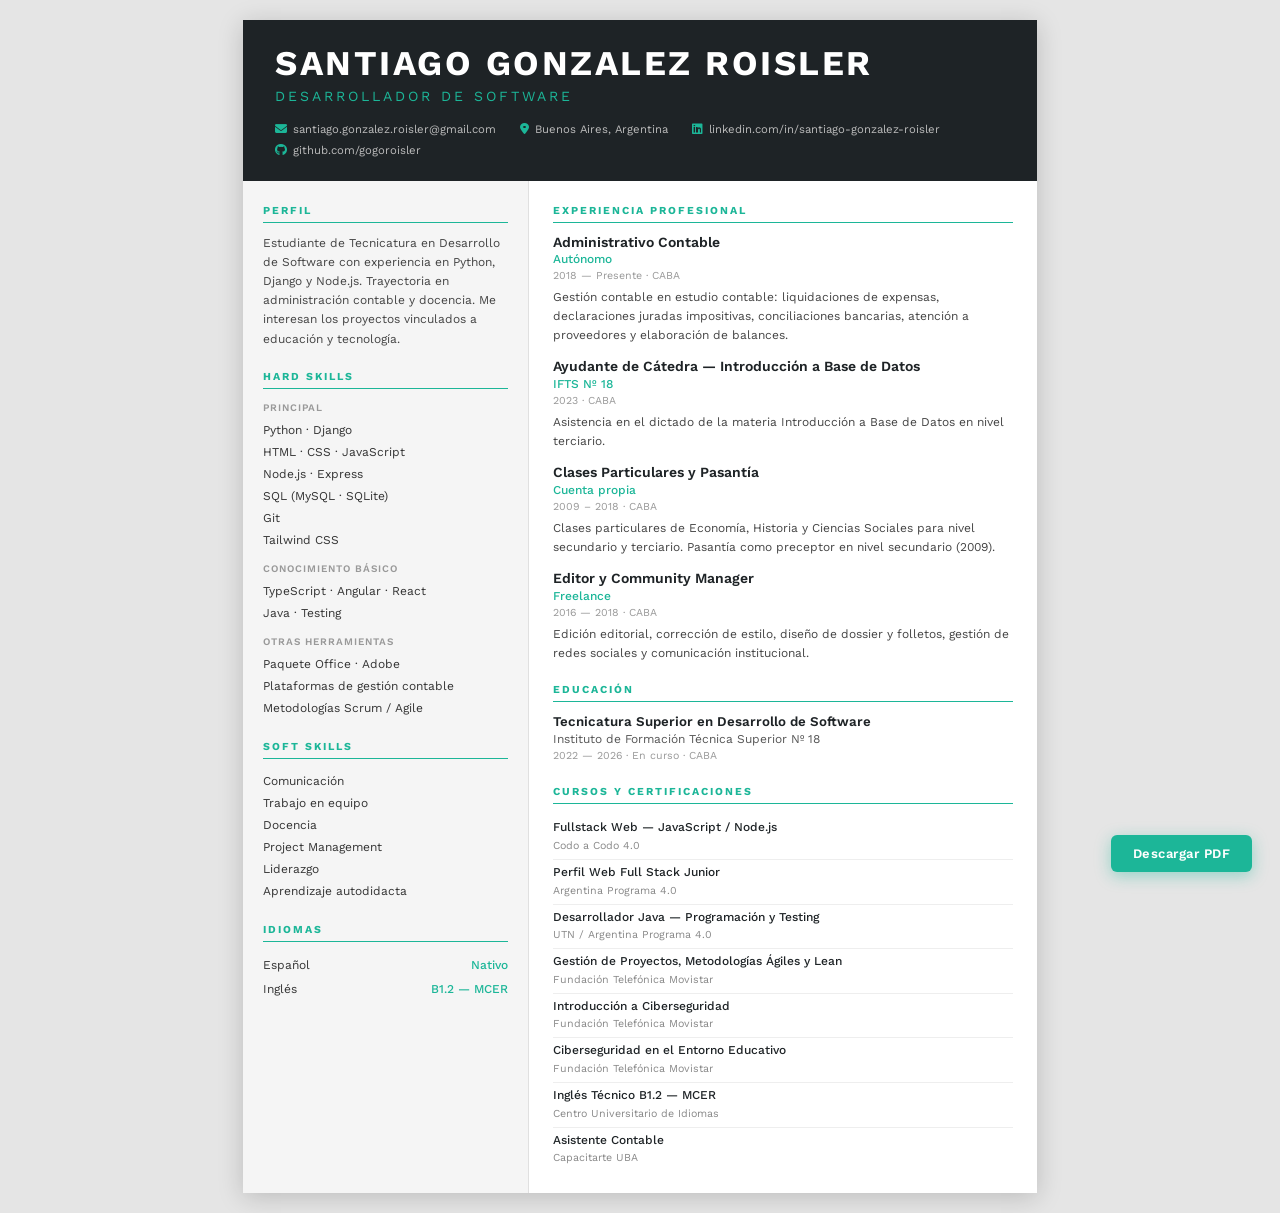
==== cv.html @ 8a13ce5e "Agrega cv.html y actualiza sección de descarga de CV - Crea cv.html con estilos de impresión para ex" ====
<!DOCTYPE html>
<html lang="es">
<head>
    <meta charset="UTF-8">
    <meta name="viewport" content="width=device-width, initial-scale=1.0">
    <title>CV — Santiago Gonzalez Roisler</title>
    <link rel="preconnect" href="https://fonts.googleapis.com">
    <link href="https://fonts.googleapis.com/css2?family=Work+Sans:wght@300;400;500;600;700&display=swap" rel="stylesheet">
    <link rel="stylesheet" href="https://cdnjs.cloudflare.com/ajax/libs/font-awesome/6.1.2/css/all.min.css">
    <style>
        * { margin: 0; padding: 0; box-sizing: border-box; }

        body {
            font-family: 'Work Sans', sans-serif;
            font-size: 10pt;
            color: #1e2326;
            background: #e5e5e5;
            line-height: 1.5;
        }

        .page {
            width: 210mm;
            min-height: 297mm;
            margin: 20px auto;
            background: #fff;
            display: flex;
            flex-direction: column;
            box-shadow: 0 4px 24px rgba(0,0,0,.18);
        }

        /* ---- HEADER ---- */
        .cv-header {
            background: #1e2326;
            color: #fff;
            padding: 26px 32px 22px;
        }

        .cv-header h1 {
            font-size: 26pt;
            font-weight: 700;
            letter-spacing: 2.5px;
            line-height: 1;
        }

        .cv-header .subtitle {
            color: #1CB698;
            font-size: 10.5pt;
            font-weight: 400;
            letter-spacing: 3px;
            text-transform: uppercase;
            margin-top: 5px;
        }

        .cv-header .contacts {
            display: flex;
            flex-wrap: wrap;
            column-gap: 24px;
            row-gap: 4px;
            margin-top: 14px;
            font-size: 8.5pt;
            color: #bbb;
        }

        .cv-header .contacts span {
            display: flex;
            align-items: center;
            gap: 6px;
        }

        .cv-header .contacts span i {
            color: #1CB698;
            font-size: 9pt;
        }

        /* ---- BODY ---- */
        .cv-body {
            display: flex;
            flex: 1;
        }

        /* ---- LEFT ---- */
        .cv-left {
            width: 36%;
            background: #f5f5f5;
            padding: 22px 20px;
            border-right: 1px solid #e0e0e0;
        }

        /* ---- RIGHT ---- */
        .cv-right {
            width: 64%;
            padding: 22px 24px;
        }

        /* ---- SECTION TITLE ---- */
        h2 {
            font-size: 8pt;
            font-weight: 700;
            letter-spacing: 2px;
            text-transform: uppercase;
            color: #1CB698;
            border-bottom: 1.5px solid #1CB698;
            padding-bottom: 3px;
            margin-bottom: 11px;
            margin-top: 20px;
        }

        h2:first-child { margin-top: 0; }

        /* ---- PERFIL ---- */
        .perfil {
            font-size: 9pt;
            color: #444;
            line-height: 1.6;
        }

        /* ---- SKILLS ---- */
        .skill-group { margin-bottom: 10px; }

        .skill-group .group-label {
            font-size: 7.5pt;
            font-weight: 600;
            color: #999;
            text-transform: uppercase;
            letter-spacing: 1px;
            display: block;
            margin-bottom: 4px;
        }

        .skill-row {
            font-size: 9pt;
            color: #333;
            padding: 2px 0;
        }

        /* ---- IDIOMAS ---- */
        .lang-row {
            display: flex;
            justify-content: space-between;
            font-size: 9pt;
            padding: 3px 0;
            color: #333;
        }

        .lang-row .level { color: #1CB698; font-weight: 500; }

        /* ---- EXPERIENCIA ---- */
        .exp-item { margin-bottom: 14px; }

        .exp-item h3 {
            font-size: 10.5pt;
            font-weight: 600;
            color: #1e2326;
            line-height: 1.2;
        }

        .exp-item .company {
            font-size: 9pt;
            color: #1CB698;
            font-weight: 500;
        }

        .exp-item .date {
            font-size: 8pt;
            color: #999;
            margin-bottom: 4px;
        }

        .exp-item p {
            font-size: 9pt;
            color: #444;
            line-height: 1.55;
        }

        /* ---- EDUCACIÓN ---- */
        .edu-item { margin-bottom: 14px; }

        .edu-item h3 {
            font-size: 10pt;
            font-weight: 600;
            color: #1e2326;
            line-height: 1.3;
        }

        .edu-item .inst {
            font-size: 9pt;
            color: #555;
        }

        .edu-item .date {
            font-size: 8pt;
            color: #999;
        }

        /* ---- CURSOS ---- */
        .cursos-list {
            list-style: none;
            padding: 0;
        }

        .cursos-list li {
            padding: 5px 0;
            border-bottom: 1px solid #eee;
            font-size: 9pt;
        }

        .cursos-list li:last-child { border-bottom: none; }

        .cursos-list li strong {
            display: block;
            font-weight: 500;
            color: #1e2326;
            line-height: 1.3;
        }

        .cursos-list li span {
            color: #888;
            font-size: 8pt;
        }

        /* ---- PRINT BUTTON ---- */
        .print-btn {
            position: fixed;
            bottom: 28px;
            right: 28px;
            background: #1CB698;
            color: #fff;
            border: none;
            padding: 11px 22px;
            font-family: 'Work Sans', sans-serif;
            font-size: 13px;
            font-weight: 600;
            cursor: pointer;
            border-radius: 6px;
            letter-spacing: .5px;
            box-shadow: 0 4px 16px rgba(28,182,152,.4);
            transition: background .2s;
        }

        .print-btn:hover { background: #17a589; }

        /* ---- PRINT ---- */
        @media print {
            @page { size: A4; margin: 0; }

            body { background: #fff; }

            .page {
                width: 100%;
                margin: 0;
                box-shadow: none;
            }

            .print-btn { display: none; }

            .cv-header,
            .cv-left {
                print-color-adjust: exact;
                -webkit-print-color-adjust: exact;
            }

            h2 {
                print-color-adjust: exact;
                -webkit-print-color-adjust: exact;
            }
        }
    </style>
</head>
<body>

<button class="print-btn" onclick="window.print()">Descargar PDF</button>

<div class="page">

    <!-- HEADER -->
    <div class="cv-header">
        <h1>SANTIAGO GONZALEZ ROISLER</h1>
        <div class="subtitle">Desarrollador de Software</div>
        <div class="contacts">
            <span><i class="fa-solid fa-envelope"></i> santiago.gonzalez.roisler@gmail.com</span>
            <span><i class="fa-solid fa-location-dot"></i> Buenos Aires, Argentina</span>
            <span><i class="fa-brands fa-linkedin"></i> linkedin.com/in/santiago-gonzalez-roisler</span>
            <span><i class="fa-brands fa-github"></i> github.com/gogoroisler</span>
        </div>
    </div>

    <!-- BODY -->
    <div class="cv-body">

        <!-- LEFT -->
        <div class="cv-left">

            <h2>Perfil</h2>
            <p class="perfil">Estudiante de Tecnicatura en Desarrollo de Software con experiencia en Python, Django y Node.js. Trayectoria en administración contable y docencia. Me interesan los proyectos vinculados a educación y tecnología.</p>

            <h2>Hard Skills</h2>

            <div class="skill-group">
                <span class="group-label">Principal</span>
                <div class="skill-row">Python · Django</div>
                <div class="skill-row">HTML · CSS · JavaScript</div>
                <div class="skill-row">Node.js · Express</div>
                <div class="skill-row">SQL (MySQL · SQLite)</div>
                <div class="skill-row">Git</div>
                <div class="skill-row">Tailwind CSS</div>
            </div>

            <div class="skill-group">
                <span class="group-label">Conocimiento básico</span>
                <div class="skill-row">TypeScript · Angular · React</div>
                <div class="skill-row">Java · Testing</div>
            </div>

            <div class="skill-group">
                <span class="group-label">Otras herramientas</span>
                <div class="skill-row">Paquete Office · Adobe</div>
                <div class="skill-row">Plataformas de gestión contable</div>
                <div class="skill-row">Metodologías Scrum / Agile</div>
            </div>

            <h2>Soft Skills</h2>
            <div class="skill-row">Comunicación</div>
            <div class="skill-row">Trabajo en equipo</div>
            <div class="skill-row">Docencia</div>
            <div class="skill-row">Project Management</div>
            <div class="skill-row">Liderazgo</div>
            <div class="skill-row">Aprendizaje autodidacta</div>

            <h2>Idiomas</h2>
            <div class="lang-row"><span>Español</span><span class="level">Nativo</span></div>
            <div class="lang-row"><span>Inglés</span><span class="level">B1.2 — MCER</span></div>

        </div>

        <!-- RIGHT -->
        <div class="cv-right">

            <h2>Experiencia Profesional</h2>

            <div class="exp-item">
                <h3>Administrativo Contable</h3>
                <div class="company">Autónomo</div>
                <div class="date">2018 — Presente · CABA</div>
                <p>Gestión contable en estudio contable: liquidaciones de expensas, declaraciones juradas impositivas, conciliaciones bancarias, atención a proveedores y elaboración de balances.</p>
            </div>

            <div class="exp-item">
                <h3>Ayudante de Cátedra — Introducción a Base de Datos</h3>
                <div class="company">IFTS Nº 18</div>
                <div class="date">2023 · CABA</div>
                <p>Asistencia en el dictado de la materia Introducción a Base de Datos en nivel terciario.</p>
            </div>

            <div class="exp-item">
                <h3>Clases Particulares y Pasantía</h3>
                <div class="company">Cuenta propia</div>
                <div class="date">2009 – 2018 · CABA</div>
                <p>Clases particulares de Economía, Historia y Ciencias Sociales para nivel secundario y terciario. Pasantía como preceptor en nivel secundario (2009).</p>
            </div>

            <div class="exp-item">
                <h3>Editor y Community Manager</h3>
                <div class="company">Freelance</div>
                <div class="date">2016 — 2018 · CABA</div>
                <p>Edición editorial, corrección de estilo, diseño de dossier y folletos, gestión de redes sociales y comunicación institucional.</p>
            </div>

            <h2>Educación</h2>

            <div class="edu-item">
                <h3>Tecnicatura Superior en Desarrollo de Software</h3>
                <div class="inst">Instituto de Formación Técnica Superior Nº 18</div>
                <div class="date">2022 — 2026 · En curso · CABA</div>
            </div>

            <h2>Cursos y Certificaciones</h2>

            <ul class="cursos-list">
                <li>
                    <strong>Fullstack Web — JavaScript / Node.js</strong>
                    <span>Codo a Codo 4.0</span>
                </li>
                <li>
                    <strong>Perfil Web Full Stack Junior</strong>
                    <span>Argentina Programa 4.0</span>
                </li>
                <li>
                    <strong>Desarrollador Java — Programación y Testing</strong>
                    <span>UTN / Argentina Programa 4.0</span>
                </li>
                <li>
                    <strong>Gestión de Proyectos, Metodologías Ágiles y Lean</strong>
                    <span>Fundación Telefónica Movistar</span>
                </li>
                <li>
                    <strong>Introducción a Ciberseguridad</strong>
                    <span>Fundación Telefónica Movistar</span>
                </li>
                <li>
                    <strong>Ciberseguridad en el Entorno Educativo</strong>
                    <span>Fundación Telefónica Movistar</span>
                </li>
                <li>
                    <strong>Inglés Técnico B1.2 — MCER</strong>
                    <span>Centro Universitario de Idiomas</span>
                </li>
                <li>
                    <strong>Asistente Contable</strong>
                    <span>Capacitarte UBA</span>
                </li>
            </ul>

        </div>
    </div>
</div>

</body>
</html>
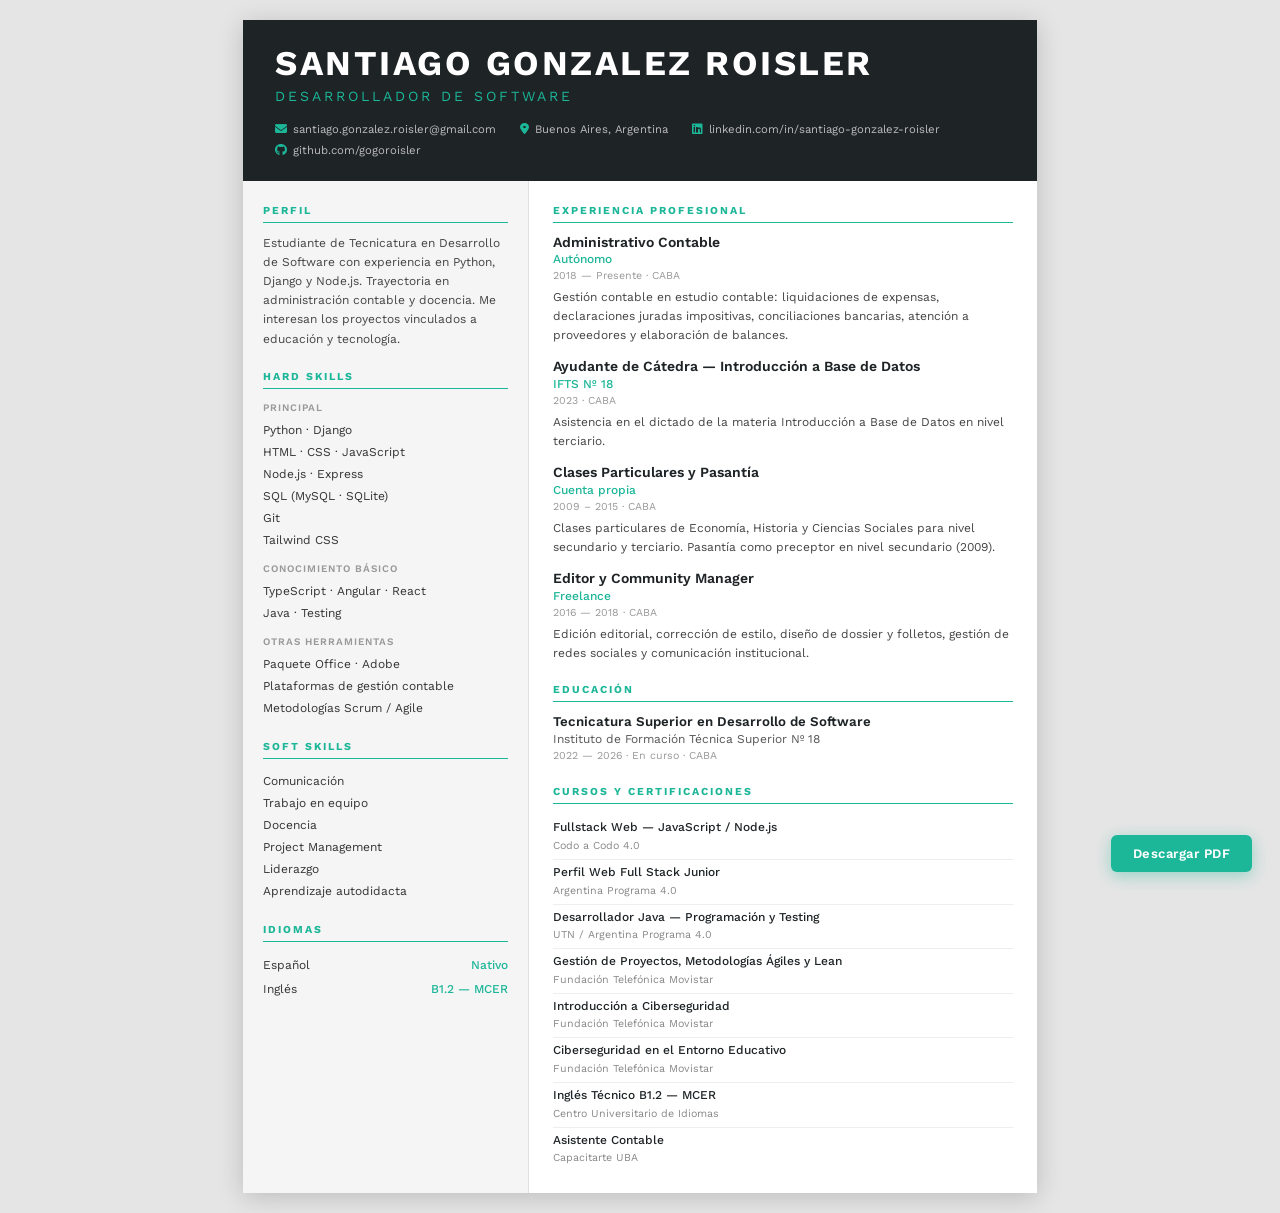
==== commit 3b65dc5b: "Corrige fechas y contenido de experiencia docente - Clases Particulares y Pasantía: fecha corregida " ====
--- a/cv.html
+++ b/cv.html
@@ -354,7 +354,7 @@
             <div class="exp-item">
                 <h3>Clases Particulares y Pasantía</h3>
                 <div class="company">Cuenta propia</div>
-                <div class="date">2009 – 2018 · CABA</div>
+                <div class="date">2009 – 2015 · CABA</div>
                 <p>Clases particulares de Economía, Historia y Ciencias Sociales para nivel secundario y terciario. Pasantía como preceptor en nivel secundario (2009).</p>
             </div>
 
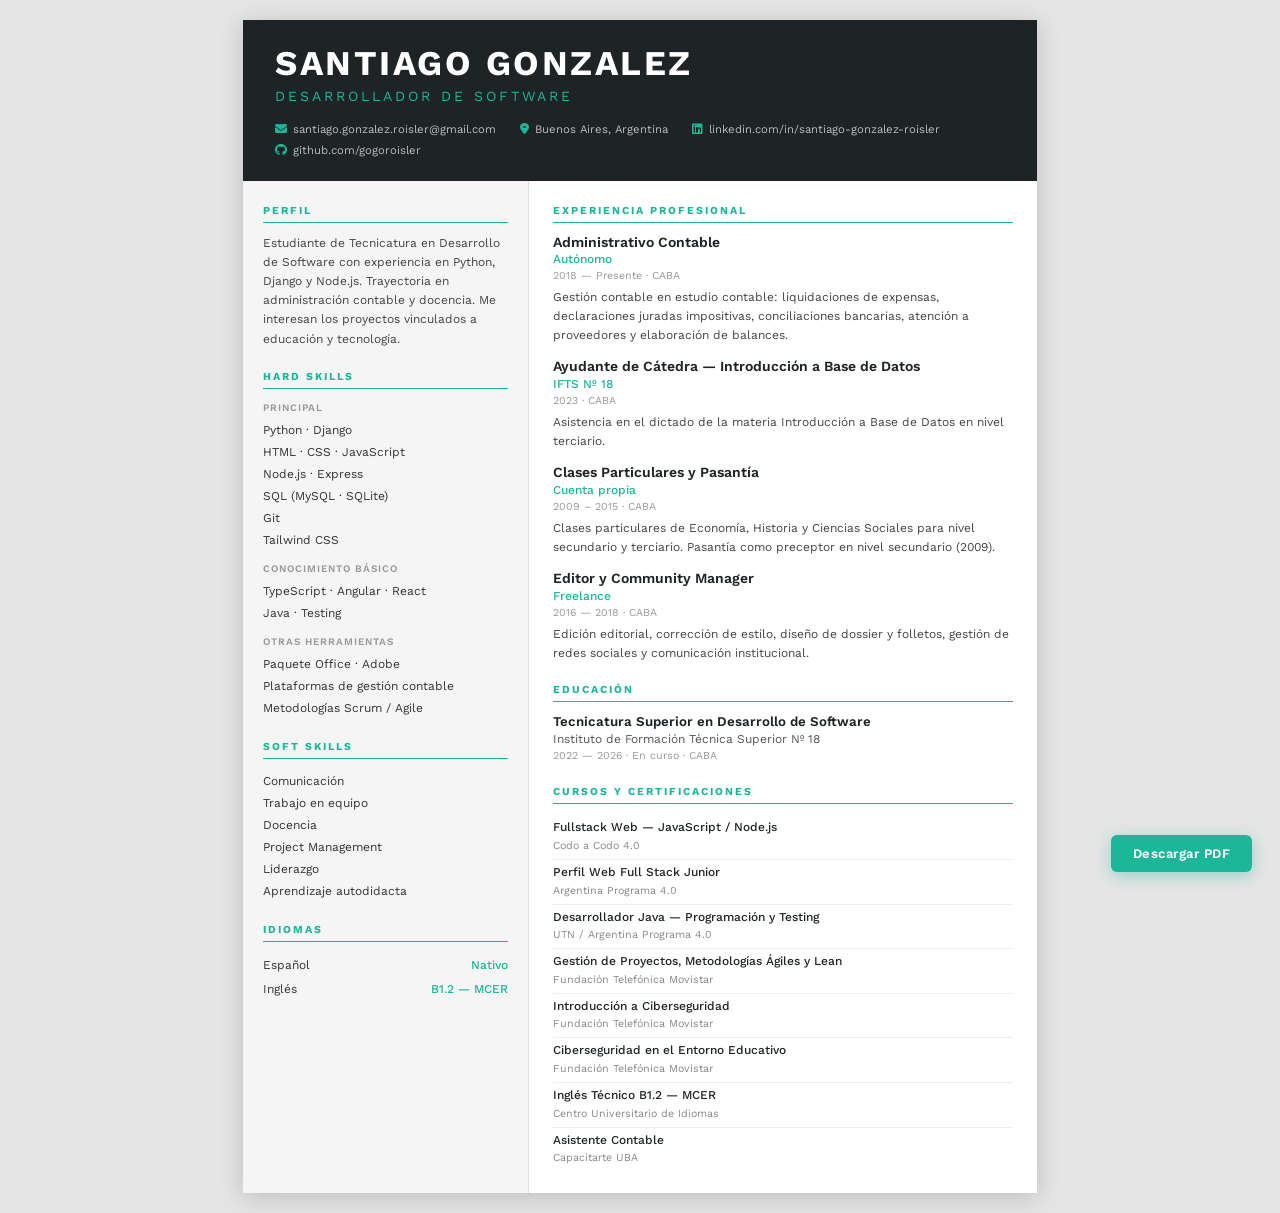
==== commit ca2554eb: "Actualiza nombre, card Series TV y link de repositorio - Nombre simplificado a Santiago Gonzalez en " ====
--- a/cv.html
+++ b/cv.html
@@ -3,7 +3,7 @@
 <head>
     <meta charset="UTF-8">
     <meta name="viewport" content="width=device-width, initial-scale=1.0">
-    <title>CV — Santiago Gonzalez Roisler</title>
+    <title>CV — Santiago Gonzalez</title>
     <link rel="preconnect" href="https://fonts.googleapis.com">
     <link href="https://fonts.googleapis.com/css2?family=Work+Sans:wght@300;400;500;600;700&display=swap" rel="stylesheet">
     <link rel="stylesheet" href="https://cdnjs.cloudflare.com/ajax/libs/font-awesome/6.1.2/css/all.min.css">
@@ -274,7 +274,7 @@
 
     <!-- HEADER -->
     <div class="cv-header">
-        <h1>SANTIAGO GONZALEZ ROISLER</h1>
+        <h1>SANTIAGO GONZALEZ</h1>
         <div class="subtitle">Desarrollador de Software</div>
         <div class="contacts">
             <span><i class="fa-solid fa-envelope"></i> santiago.gonzalez.roisler@gmail.com</span>
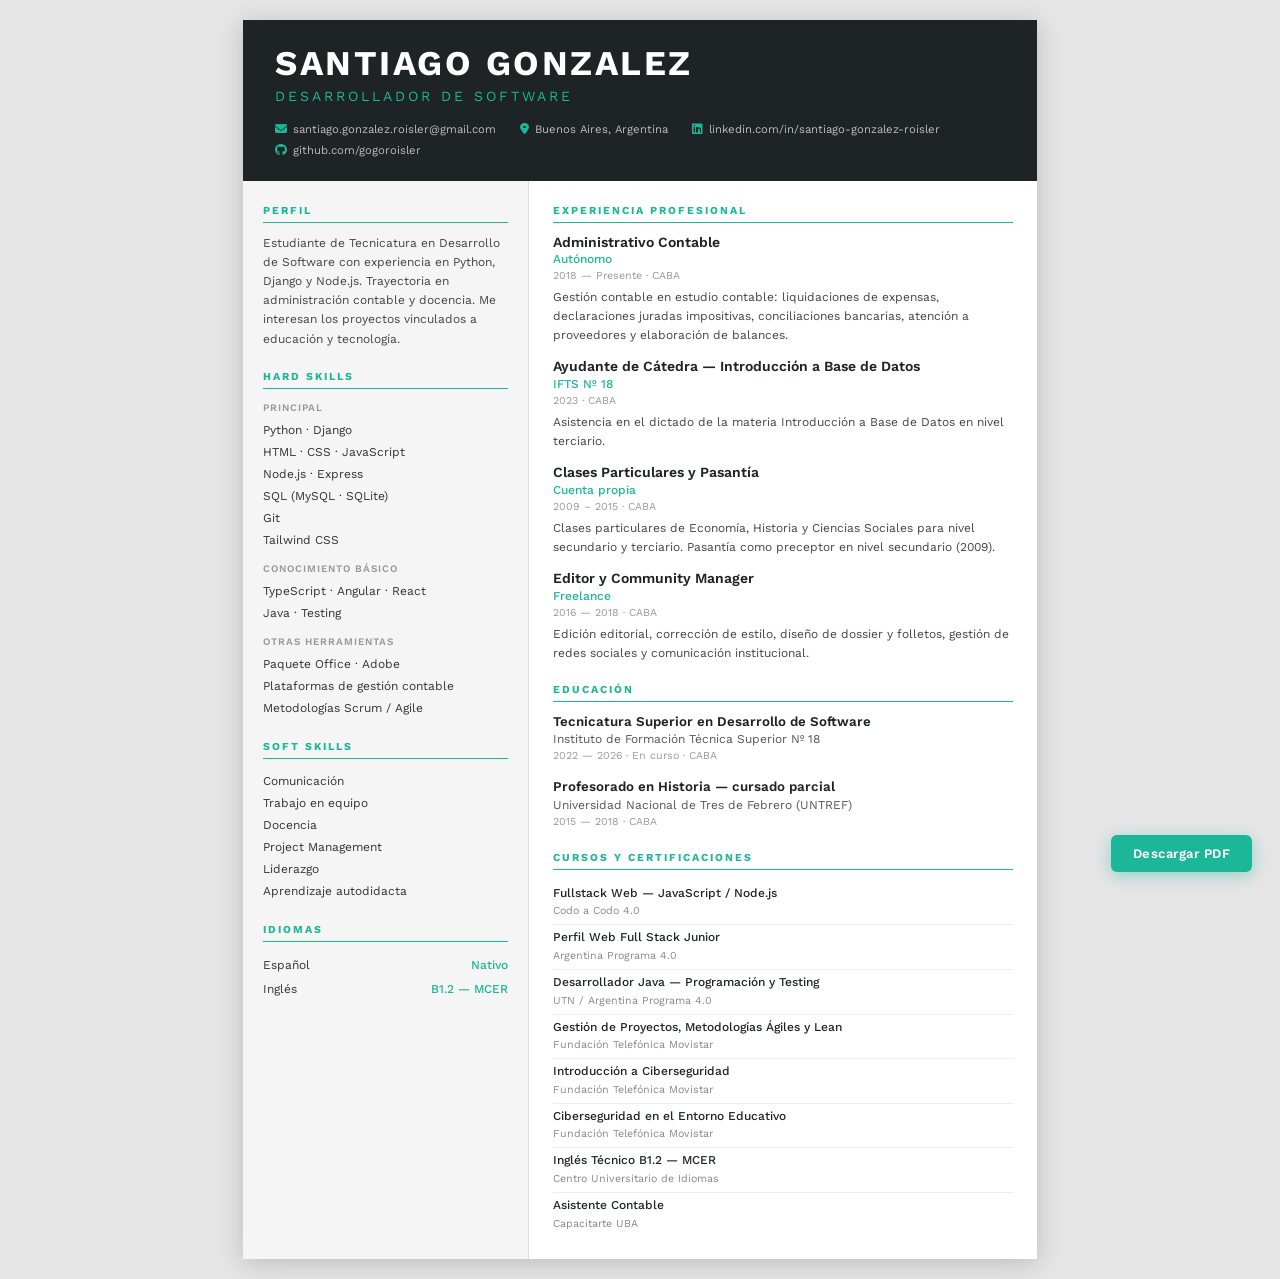
==== commit 52228c5b: "Agrega Profesorado en Historia (UNTREF) en sección Educación Co-Authored-By: Claude Sonnet 4.6 <nore" ====
--- a/cv.html
+++ b/cv.html
@@ -6,7 +6,7 @@
     <title>CV — Santiago Gonzalez</title>
     <link rel="preconnect" href="https://fonts.googleapis.com">
     <link href="https://fonts.googleapis.com/css2?family=Work+Sans:wght@300;400;500;600;700&display=swap" rel="stylesheet">
-    <link rel="stylesheet" href="https://cdnjs.cloudflare.com/ajax/libs/font-awesome/6.1.2/css/all.min.css">
+    <link rel="stylesheet" href="https://cdnjs.cloudflare.com/ajax/libs/font-awesome/6.1.2/css/all.min.css" integrity="sha512-1sCRPdkRXhBV2PBLUdRb4tMg1w2YPf37qatUFeS7zlBy7jJI8Lf4VHwWfZZfpXtYSLy85pkm9GaYVYMfw5BC1A==" crossorigin="anonymous" referrerpolicy="no-referrer" />
     <style>
         * { margin: 0; padding: 0; box-sizing: border-box; }
 
@@ -373,6 +373,12 @@
                 <div class="date">2022 — 2026 · En curso · CABA</div>
             </div>
 
+            <div class="edu-item">
+                <h3>Profesorado en Historia — cursado parcial</h3>
+                <div class="inst">Universidad Nacional de Tres de Febrero (UNTREF)</div>
+                <div class="date">2015 — 2018 · CABA</div>
+            </div>
+
             <h2>Cursos y Certificaciones</h2>
 
             <ul class="cursos-list">
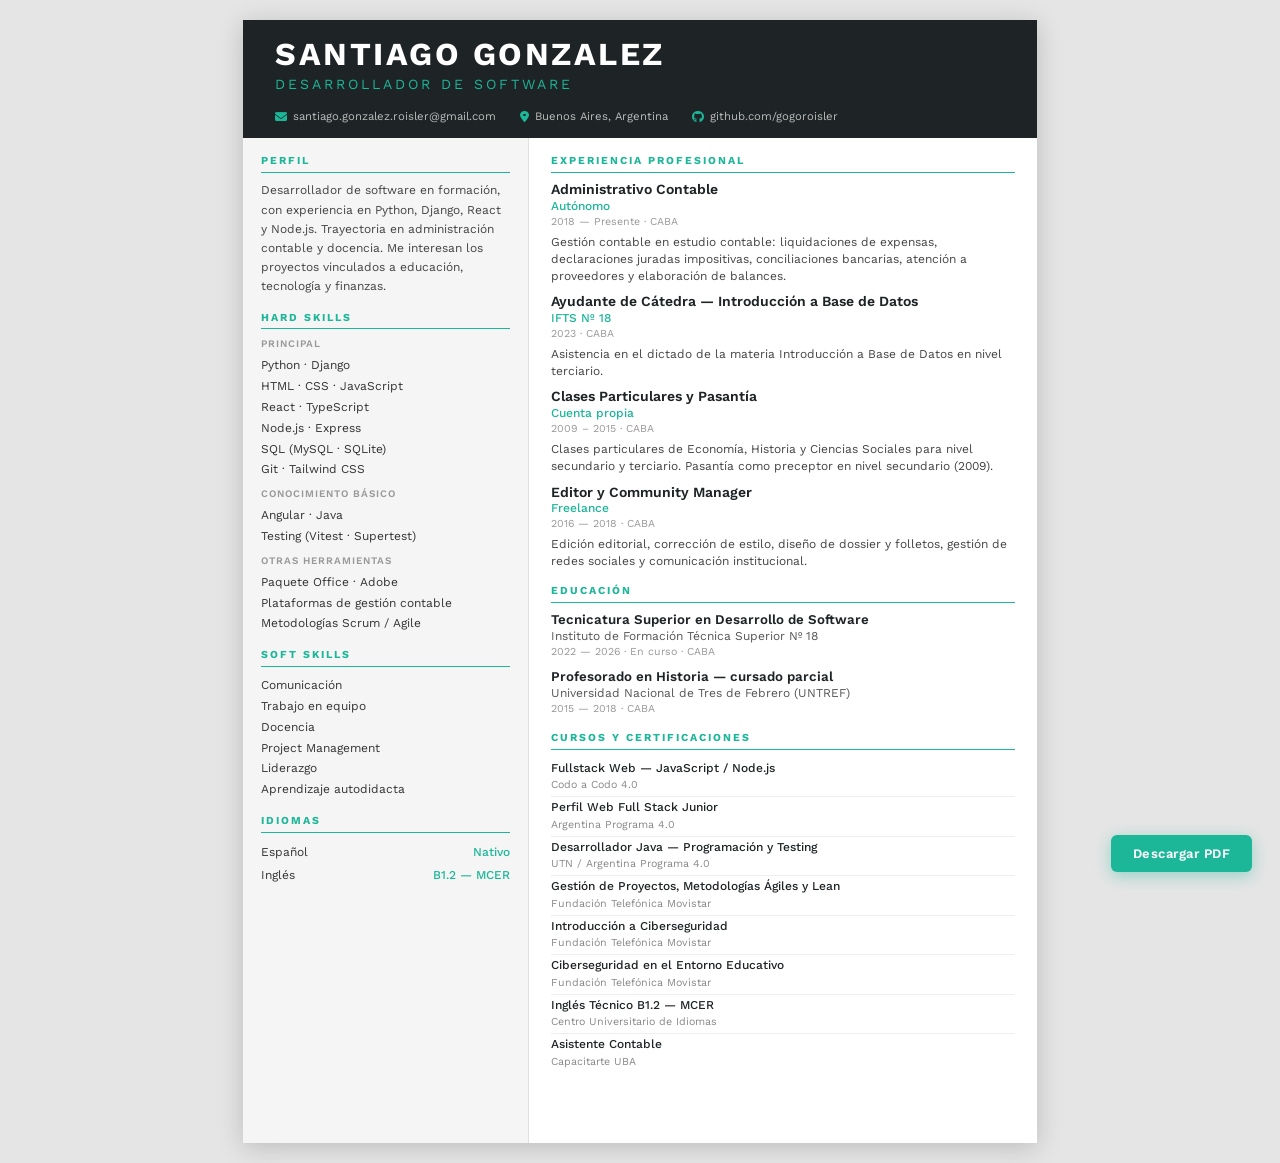
==== commit b526587a: "Ajusta CV: página única, saca LinkedIn, actualiza perfil y skills - Reduce márgenes y padding para e" ====
--- a/cv.html
+++ b/cv.html
@@ -12,10 +12,10 @@
 
         body {
             font-family: 'Work Sans', sans-serif;
-            font-size: 10pt;
+            font-size: 9.5pt;
             color: #1e2326;
             background: #e5e5e5;
-            line-height: 1.5;
+            line-height: 1.4;
         }
 
         .page {
@@ -32,11 +32,11 @@
         .cv-header {
             background: #1e2326;
             color: #fff;
-            padding: 26px 32px 22px;
+            padding: 18px 32px 14px;
         }
 
         .cv-header h1 {
-            font-size: 26pt;
+            font-size: 24pt;
             font-weight: 700;
             letter-spacing: 2.5px;
             line-height: 1;
@@ -82,14 +82,14 @@
         .cv-left {
             width: 36%;
             background: #f5f5f5;
-            padding: 22px 20px;
+            padding: 16px 18px;
             border-right: 1px solid #e0e0e0;
         }
 
         /* ---- RIGHT ---- */
         .cv-right {
             width: 64%;
-            padding: 22px 24px;
+            padding: 16px 22px;
         }
 
         /* ---- SECTION TITLE ---- */
@@ -101,8 +101,8 @@
             color: #1CB698;
             border-bottom: 1.5px solid #1CB698;
             padding-bottom: 3px;
-            margin-bottom: 11px;
-            margin-top: 20px;
+            margin-bottom: 8px;
+            margin-top: 14px;
         }
 
         h2:first-child { margin-top: 0; }
@@ -115,7 +115,7 @@
         }
 
         /* ---- SKILLS ---- */
-        .skill-group { margin-bottom: 10px; }
+        .skill-group { margin-bottom: 7px; }
 
         .skill-group .group-label {
             font-size: 7.5pt;
@@ -145,7 +145,7 @@
         .lang-row .level { color: #1CB698; font-weight: 500; }
 
         /* ---- EXPERIENCIA ---- */
-        .exp-item { margin-bottom: 14px; }
+        .exp-item { margin-bottom: 9px; }
 
         .exp-item h3 {
             font-size: 10.5pt;
@@ -169,11 +169,11 @@
         .exp-item p {
             font-size: 9pt;
             color: #444;
-            line-height: 1.55;
+            line-height: 1.4;
         }
 
         /* ---- EDUCACIÓN ---- */
-        .edu-item { margin-bottom: 14px; }
+        .edu-item { margin-bottom: 8px; }
 
         .edu-item h3 {
             font-size: 10pt;
@@ -199,7 +199,7 @@
         }
 
         .cursos-list li {
-            padding: 5px 0;
+            padding: 3px 0;
             border-bottom: 1px solid #eee;
             font-size: 9pt;
         }
@@ -279,7 +279,6 @@
         <div class="contacts">
             <span><i class="fa-solid fa-envelope"></i> santiago.gonzalez.roisler@gmail.com</span>
             <span><i class="fa-solid fa-location-dot"></i> Buenos Aires, Argentina</span>
-            <span><i class="fa-brands fa-linkedin"></i> linkedin.com/in/santiago-gonzalez-roisler</span>
             <span><i class="fa-brands fa-github"></i> github.com/gogoroisler</span>
         </div>
     </div>
@@ -291,7 +290,7 @@
         <div class="cv-left">
 
             <h2>Perfil</h2>
-            <p class="perfil">Estudiante de Tecnicatura en Desarrollo de Software con experiencia en Python, Django y Node.js. Trayectoria en administración contable y docencia. Me interesan los proyectos vinculados a educación y tecnología.</p>
+            <p class="perfil">Desarrollador de software en formación, con experiencia en Python, Django, React y Node.js. Trayectoria en administración contable y docencia. Me interesan los proyectos vinculados a educación, tecnología y finanzas.</p>
 
             <h2>Hard Skills</h2>
 
@@ -299,16 +298,16 @@
                 <span class="group-label">Principal</span>
                 <div class="skill-row">Python · Django</div>
                 <div class="skill-row">HTML · CSS · JavaScript</div>
+                <div class="skill-row">React · TypeScript</div>
                 <div class="skill-row">Node.js · Express</div>
                 <div class="skill-row">SQL (MySQL · SQLite)</div>
-                <div class="skill-row">Git</div>
-                <div class="skill-row">Tailwind CSS</div>
+                <div class="skill-row">Git · Tailwind CSS</div>
             </div>
 
             <div class="skill-group">
                 <span class="group-label">Conocimiento básico</span>
-                <div class="skill-row">TypeScript · Angular · React</div>
-                <div class="skill-row">Java · Testing</div>
+                <div class="skill-row">Angular · Java</div>
+                <div class="skill-row">Testing (Vitest · Supertest)</div>
             </div>
 
             <div class="skill-group">
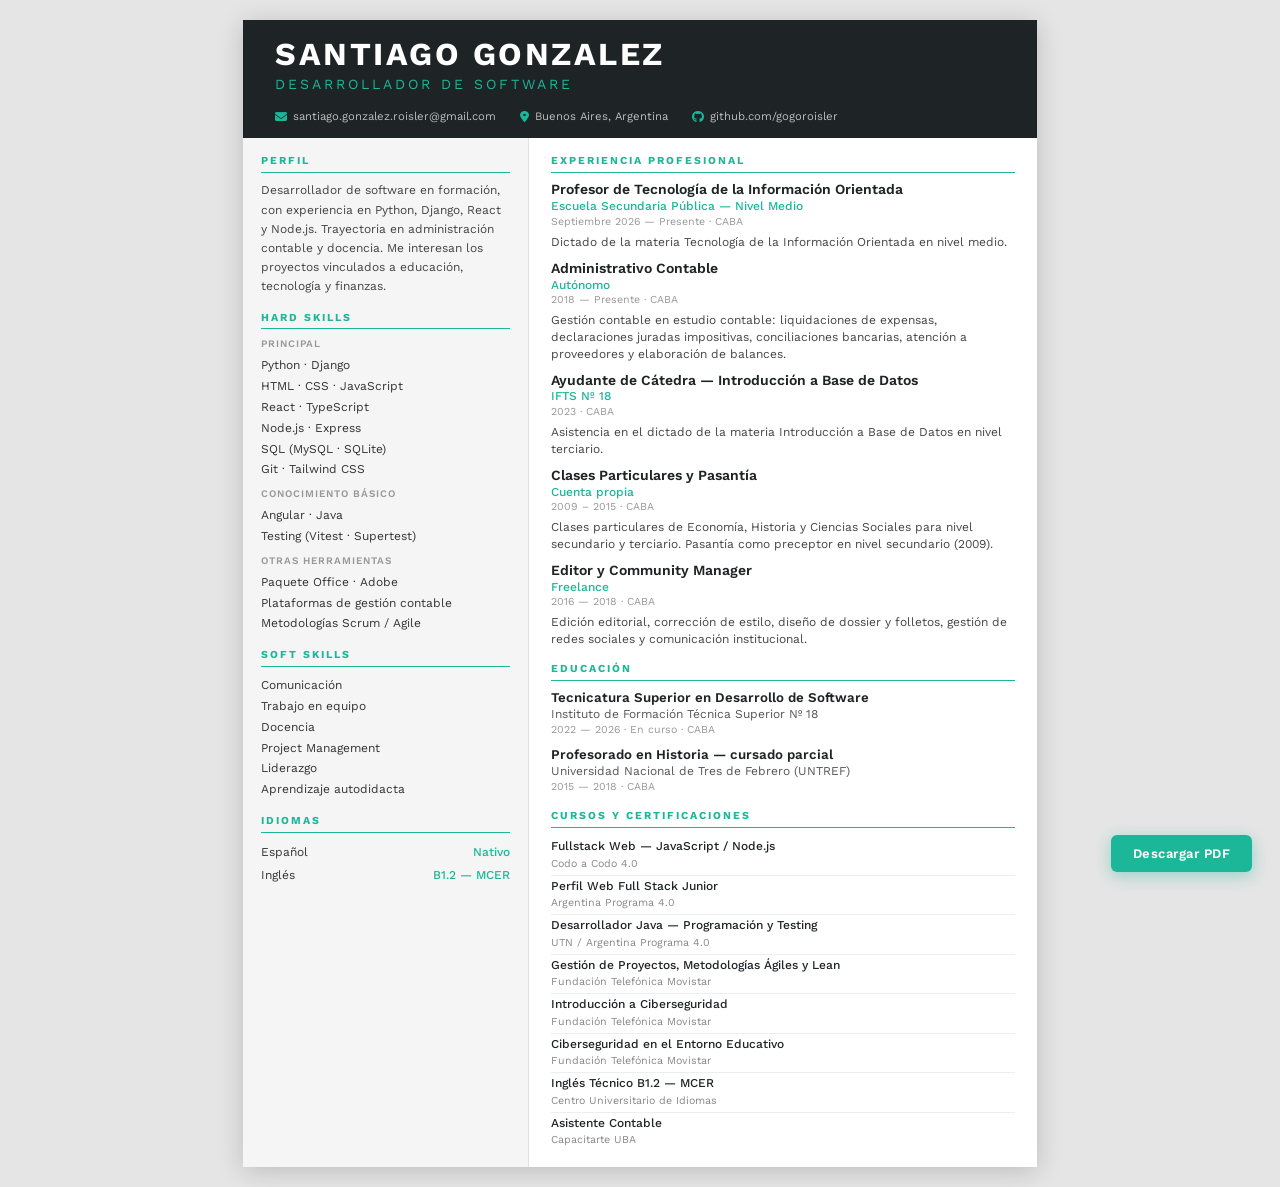
==== commit d3c5d5f9: "Agrega experiencia como profesor de nivel medio Co-Authored-By: Claude Sonnet 5 <noreply@anthropic.c" ====
--- a/cv.html
+++ b/cv.html
@@ -337,6 +337,13 @@
             <h2>Experiencia Profesional</h2>
 
             <div class="exp-item">
+                <h3>Profesor de Tecnología de la Información Orientada</h3>
+                <div class="company">Escuela Secundaria Pública — Nivel Medio</div>
+                <div class="date">Septiembre 2026 — Presente · CABA</div>
+                <p>Dictado de la materia Tecnología de la Información Orientada en nivel medio.</p>
+            </div>
+
+            <div class="exp-item">
                 <h3>Administrativo Contable</h3>
                 <div class="company">Autónomo</div>
                 <div class="date">2018 — Presente · CABA</div>
